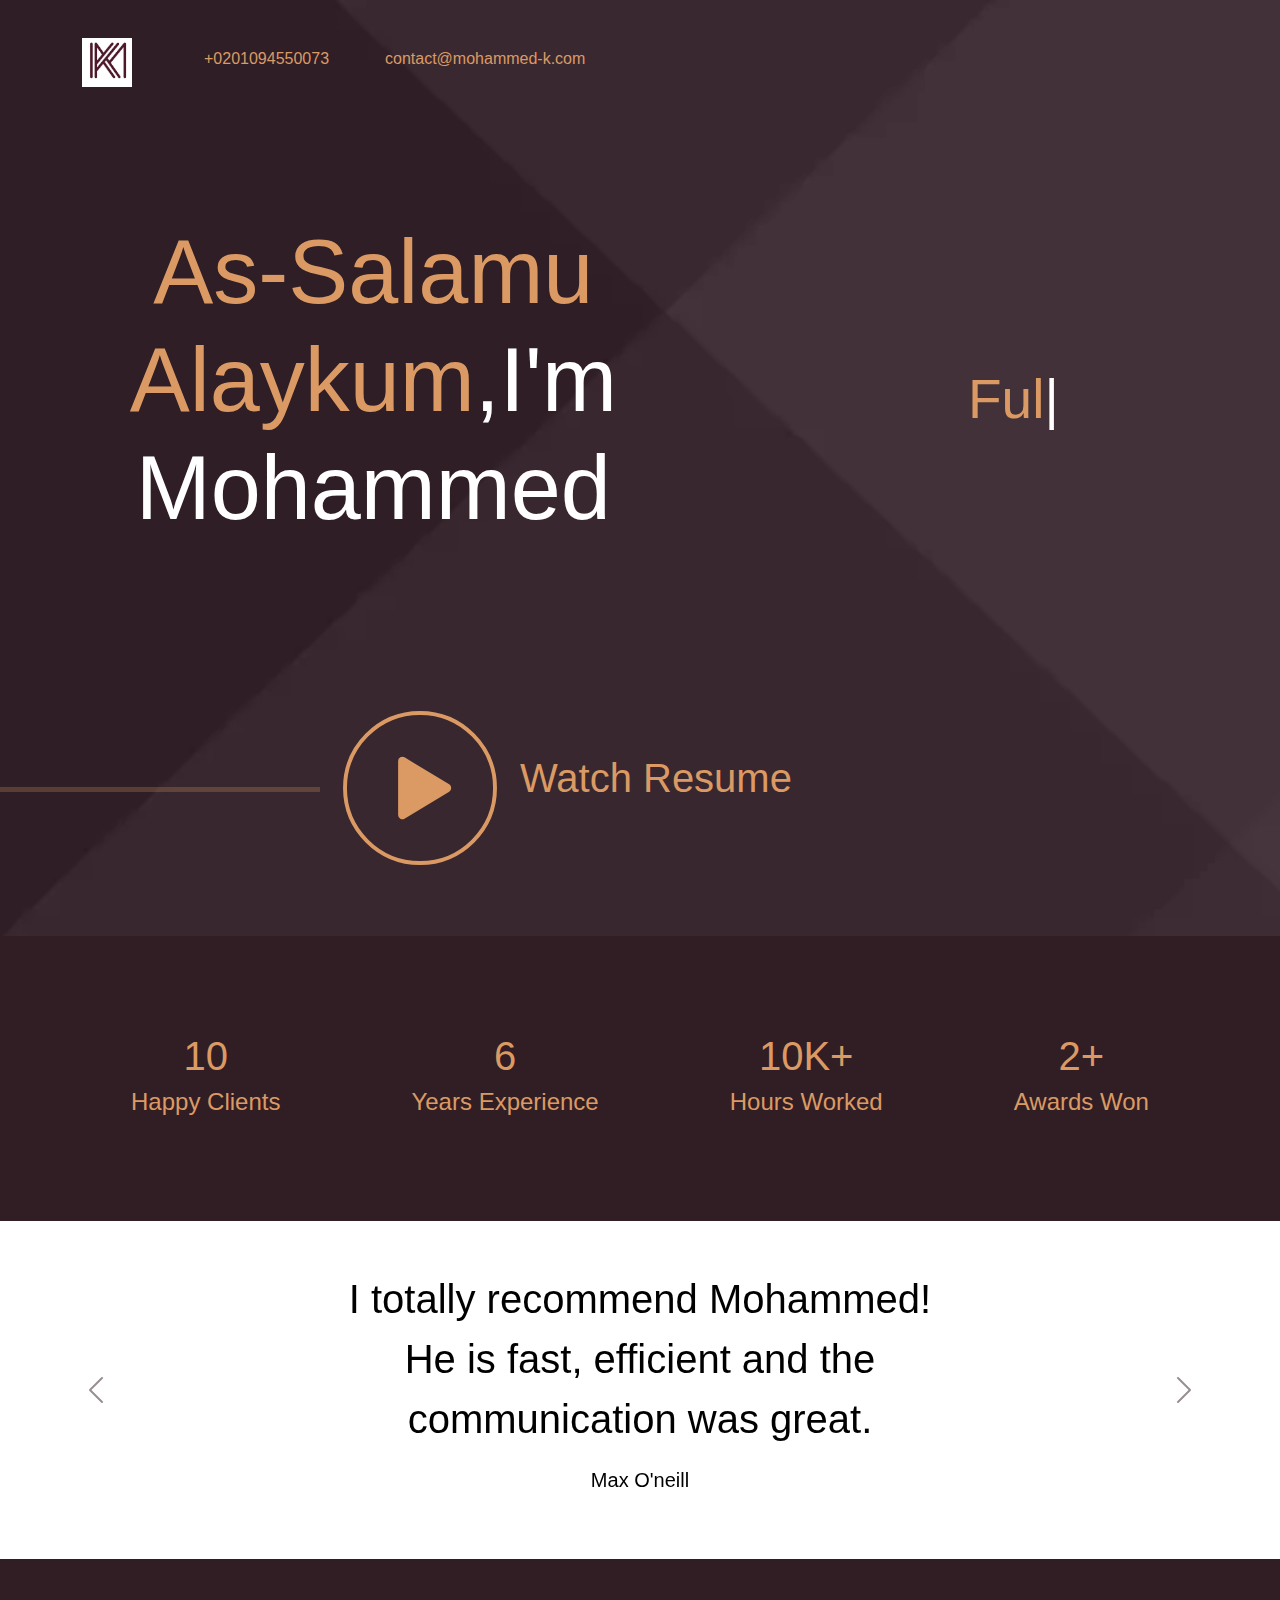
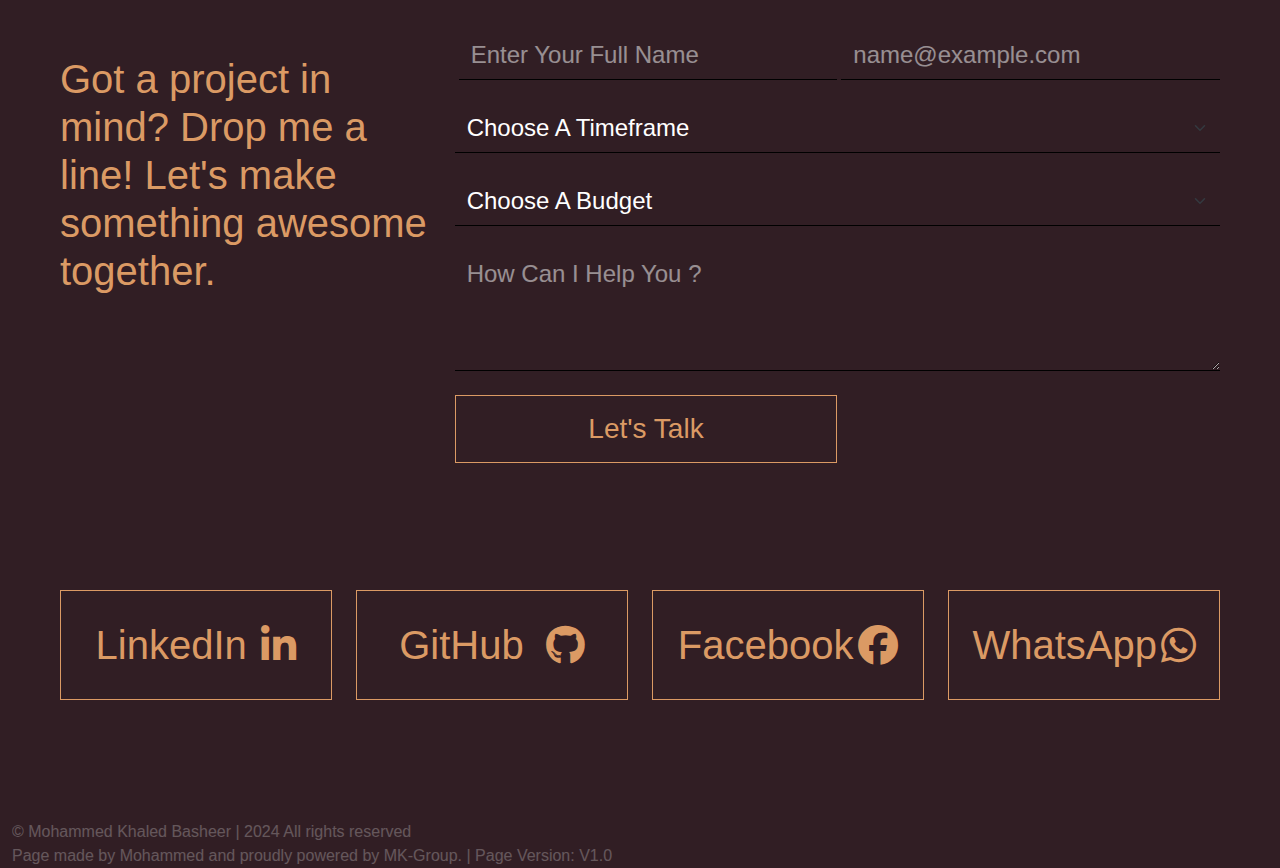
==== index.html @ 507a576d "protifolio first commit" ====
<!DOCTYPE html>
<html lang="en">

<head>
    <meta charset="UTF-8">
    <meta name="viewport" content="width=device-width, initial-scale=1.0">
    <title>Document</title>

    <link rel="stylesheet" href="./bootstrap-5.3.2-dist/bootstrap-5.3.2-dist/css/bootstrap.min.css">
    <link rel="stylesheet" href="https://cdnjs.cloudflare.com/ajax/libs/font-awesome/6.5.1/css/all.min.css">
    <link rel="stylesheet" href="./portifolio.css">
</head>

<body>
    <section class="container-fluid backgroungpic m-0 p-0 ">
        <header class="row mx-0">
            <nav class="navbar navbar-expand-md p-4">
                <div class="container">
                    <a class="navbar-brand text-color fs-1 pe-5" href="#"><img src="./Images/6537097.jpg"
                            style="width: 50px;"></a>
                    <button class="navbar-toggler border-0" type="button" data-bs-toggle="collapse"
                        data-bs-target="#navbarSupportedContent" aria-controls="navbarSupportedContent"
                        aria-expanded="false" aria-label="Toggle navigation">
                        <span class="fa-solid fa-bars text-color"></span>
                    </button>
                    <div class="collapse navbar-collapse" id="navbarSupportedContent">
                        <ul class="navbar-nav me-auto mb-2 mb-lg-0">
                            <li class="nav-item">
                                <a class="nav-link text-color pe-5 " aria-current="page" href="#">+0201094550073</a>
                            </li>
                            <!-- <li class="nav-item">
                                <a class="nav-link  text-color disabled" aria-disabled="true">/</a>
                            </li> -->
                            <li class="nav-item">
                                <a class="nav-link text-color " href="#">contact@mohammed-k.com</a>
                            </li>
                            <!-- <li class="nav-item dropdown">
                                <a class="nav-link dropdown-toggle" href="#" role="button" data-bs-toggle="dropdown"
                                    aria-expanded="false">
                                    Dropdown
                                </a>
                                <ul class="dropdown-menu">
                                    <li><a class="dropdown-item" href="#">Action</a></li>
                                    <li><a class="dropdown-item" href="#">Another action</a></li>
                                    <li>
                                        <hr class="dropdown-divider">
                                    </li>
                                    <li><a class="dropdown-item" href="#">Something else here</a></li>
                                </ul>
                            </li> -->
                        </ul>
                    </div>
                </div>
            </nav>
        </header>
        <section class="row mx-0">
            <span class="col-lg-7 col-12">
                <h1 class="text-center greating-h1 text-white"><span>As-Salamu Alaykum</span>,I'm<br>Mohammed</h1>
            </span>
            <span class="col-lg-5 col-12 runtimeTitle text-center">
                <span class="runtimeWord"
                    data-elements="Full Stack Developer., Web Developer., .Net Developer."></span><span
                    class="text-white">|</span>
            </span>
            <!-- ___________________________________________ -->
        </section>
        <section class="container-fluid px-0 py-5">
            <div class="row-fluid d-flex align-items-baseline">
                <hr class="w-25 border-5">
                <a href="#"><svg xmlns="http://www.w3.org/2000/svg" class="ionicon " id="_ionicon"
                        viewBox="0 0 512 512">
                        <path d="M448 256c0-106-86-192-192-192S64 150 64 256s86 192 192 192 192-86 192-192z"
                            id="svgoutside" fill="none" stroke="currentColor" stroke-miterlimit="10"
                            stroke-width="10" />
                        <path
                            d="M216.32 334.44l114.45-69.14a10.89 10.89 0 000-18.6l-114.45-69.14a10.78 10.78 0 00-16.32 9.31v138.26a10.78 10.78 0 0016.32 9.31z"
                            id="svginside" />
                    </svg></a>
                <span class="fs-1">
                    <a class="text-decoration-none watch-cv" href="#">Watch Resume</a>
                </span>
            </div>
        </section>
    </section>

    <section class="container-fluid px-0 numberssection mx-0">
        <div class="row-fluid d-lg-flex justify-content-evenly text-center numbersdiv p-5">
            <div class="p-5">
                <h1>10</h1>
                <h4>Happy Clients</h4>
            </div>
            <div class="p-5">
                <h1>6</h1>
                <h4>Years Experience</h4>
            </div>
            <div class="p-5">
                <h1>10K+</h1>
                <h4>Hours Worked</h4>
            </div>
            <div class="p-5">
                <h1>2+</h1>
                <h4>Awards Won</h4>
            </div>
        </div>
    </section><!--   -->
    <section class="container-fluid h-5 mx-0">
        <div class="row py-5">
            <div id="carouselExampleAutoplaying" class="carousel slide" data-bs-ride="carousel">
                <div class="carousel-inner">
                    <div class="carousel-item active ">
                        <div class="d-block w-50 text-black text-center m-auto">
                            <p class="text-black fs-1">I totally recommend Mohammed! He is fast, efficient and the
                                communication was great.
                            <p class="text-black fs-5">Max O'neill</p>
                            </p>
                        </div>
                    </div>
                    <div class="carousel-item text-center">
                        <div class="d-block w-50 text-black text-center m-auto">
                            <p class="text-black fs-1">Mohammed really gave 100% to help me with my project. I'm very
                                happy
                                with the end result!
                            <p class="text-black fs-5">Beth Chapman</p>
                            </p>
                        </div>
                    </div>
                    <div class="carousel-item ">
                        <div class="d-block w-50 text-black text-center m-auto">
                            <p class="text-black fs-1">Mohammed is amazing! Very friendly guy and his level of
                                professionalism
                                is top-notch.
                            <p class="text-black fs-5">Josh Stevens</p>
                            </p>
                        </div>
                    </div>
                </div>
                <button class="carousel-control-prev" type="button" data-bs-target="#carouselExampleAutoplaying"
                    data-bs-slide="prev">
                    <span class="carousel-control-prev-icon " id="ss123456" aria-hidden="true"></span>
                    <span class="visually-hidden">Previous</span>
                </button>
                <button class="carousel-control-next" type="button" data-bs-target="#carouselExampleAutoplaying"
                    data-bs-slide="next">
                    <span class="carousel-control-next-icon" aria-hidden="true"></span>
                    <span class="visually-hidden">Next</span>
                </button>
            </div>
        </div>
    </section>
    <section class="container-fluid mx-0 px-0 formsec ">
        <section class="row d-flex p-5  mx-0 ">
            <h1 class="col-lg-4 col-12 py-5">Got a project in mind? Drop me a line! Let's make something awesome
                together.</h1>
            <div class="col-lg-8 col-12">
                <div class="mb-4 d-flex pt-4">
                    <input type="text"
                        class="form-control ms-1 text-white shadow-none border-bottom border-start-0 border-top-0 border-end-0 rounded-0 border-black fs-4 "
                        id="exampleFormControlname" placeholder="Enter Your Full Name">
                    <input type="email"
                        class="form-control ms-1 text-white shadow-none border-bottom border-start-0 border-top-0 border-end-0 rounded-0 border-black fs-4"
                        id="exampleFormControlemail" placeholder="name@example.com">
                </div>
                <select
                    class="form-select mb-4 text-white shadow-none border-bottom border-start-0 border-top-0 border-end-0 rounded-0 border-black fs-4 "
                    id="exampleFormSelectTime" aria-label="Default select example">
                    <option selected disabled hidden style="color: green;">Choose A Timeframe</option>
                    <option value="2-4 Weeks">2-4 Weeks</option>
                    <option value="1-2 Months">1-2 Months</option>
                    <option value="2-4 Months">2-4 Months</option>
                    <option value="6 Months">6 Months</option>
                    <option value="6+ Months">6+ Months</option>
                </select>
                <select
                    class="form-select mb-4 text-white shadow-none border-bottom border-start-0 border-top-0 border-end-0 rounded-0 border-black fs-4"
                    id="exampleFormSelectBudget" aria-label="Default select example">
                    <option selected>Choose A Budget</option>
                    <option value="Less Than $5,000">Less Than $5,000</option>
                    <option value="$5,000 - $8,000">$5,000 - $8,000</option>
                    <option value="$15,000 +">$15,000 +</option>
                </select>
                <div class="mb-4 ">
                    <textarea
                        class="form-control text-white shadow-none border-bottom border-start-0 border-top-0 border-end-0 rounded-0 border-black fs-4"
                        id="exampleFormControlTextarea1" rows="3" placeholder="How Can I Help You ?"></textarea>
                </div>
                <div>
                    <a href="#"><span id="LetsTalk" class="w-50 text-center fs-3 LetsTalk">Let's Talk</span></a>
                </div>
            </div>
        </section>
        <section class="row  py-5 mx-5 ">
            <div class="col-lg-3 col-sm-6 col-12 my-4">
                <a href="#" class="text-decoration-none ">
                    <div class="d-flex justify-content-evenly align-items-center fs-1 py-4 LetsTalk ">
                        LinkedIn
                        <i class="fa-brands fa-linkedin-in"></i>
                    </div>
                </a>
            </div>
            <div class="col-lg-3 col-sm-6 col-12 my-4">
                <a href="#" class="text-decoration-none">
                    <div class="d-flex justify-content-evenly align-items-center fs-1 py-4 LetsTalk">
                        GitHub
                        <i class="fa-brands fa-github"></i>
                    </div>
                </a>
            </div>
            <div class="col-lg-3 col-sm-6 col-12 my-4">
                <a href="#" class="text-decoration-none">
                    <div class="d-flex justify-content-evenly align-items-center fs-1 py-4 LetsTalk">
                        Facebook
                        <i class="fa-brands fa-facebook"></i>
                    </div>
                </a>
            </div>
            <div class="col-lg-3 col-sm-6 col-12 my-4">
                <a href="#" class="text-decoration-none">
                    <div class="d-flex justify-content-evenly align-items-center fs-1 py-4 LetsTalk">
                        WhatsApp
                        <i class="fa-brands fa-whatsapp"></i>
                    </div>
                </a>
            </div>
        </section>
    </section>
    <footer class="container-fluid row-fluid formsec pt-5 mx-0">
        <div class="text-white opacity-25">© Mohammed Khaled Basheer | 2024 All rights reserved</div>
        <div class="text-white opacity-25">Page made by Mohammed and proudly powered by MK-Group. | Page Version: V1.0 </div>
    </footer>





    <script src="./bootstrap-5.3.2-dist/bootstrap-5.3.2-dist/js/bootstrap.bundle.min.js"></script>
    <script>
        document.addEventListener("DOMContentLoaded", function () {
            var element = document.querySelector(".runtimeWord");
            var roles = element.dataset.elements.split(", ");
            var currentRoleIndex = 0;
            var currentWordIndex = 0;
            var currentText = "";

            function updateText() {
                var currentWord = roles[currentRoleIndex].split("")[currentWordIndex];

                if (currentWord) {
                    currentText += currentWord + "";
                    element.textContent = currentText;
                    currentWordIndex++;
                } else {
                    backspace();
                }
            }
            function backspace() {
                if (currentText.length > 0) {
                    currentText = currentText.slice(0, -1);
                    element.textContent = currentText;
                }
                else {
                    currentRoleIndex = (currentRoleIndex + 1) % roles.length;
                    currentWordIndex = 0;
                }
            }
            setInterval(updateText, 200);
        });
    </script>
</body>

</html>
---- portifolio.css ----
* {
    font-family: "Roboto", sans-serif;
    color: #DB9A64;
}

.text-color {
    color: #DB9A64;
}

.text-color:hover {
    color: white;
}
.watch-cv:hover #_ionicon{
    color: white;
}
.greating-h1 {
    padding: 100px 0 90px;
    font-size: 90px;
}

.runtimeTitle {
    padding: 240px 0 70px;
    font-size: 55px;
}

.backgroungpic {
    background-image: url("./Images/backgroundpic.webp");
    background-size: cover;
}

#_ionicon {
    width: 200px;
    height: 200px;
    color: white;
}

#svginside {
    fill: #DB9A64;

}

.watch-cv {
    color: #DB9A64;
}

.watch-cv:hover {
    color: white;
}

.numberssection {
    /* padding: 80px 0px; */
    /* background-attachment: ; */
    /* transform: translateY(150px); */
    /* opacity: 0; */
    transition-property: all;
    transition-delay: scroll;
    transition-duration: 6s;
    /* transform: translateY(50px); */
    /* opacity: 1; */
    transform: translate3d(0px, 0px, 0px) scale3d(1, 1, 1) rotateX(0deg) rotateY(0deg) rotateZ(0deg) skew(0deg, 0deg);
    opacity: 1;
    transform-style: preserve-3d;
    ;

}

.numbersdiv,
.formsec {
    background-color: #311e24;
}

.carousel-control-prev-icon {
    background-image: url("data:image/svg+xml,%3csvg xmlns='http://www.w3.org/2000/svg' viewBox='0 0 16 16' fill='%23311e24'%3e%3cpath d='M11.354 1.646a.5.5 0 0 1 0 .708L5.707 8l5.647 5.646a.5.5 0 0 1-.708.708l-6-6a.5.5 0 0 1 0-.708l6-6a.5.5 0 0 1 .708 0z'/%3e%3c/svg%3e");
}

.carousel-control-next-icon {
    background-image: url("data:image/svg+xml,%3csvg xmlns='http://www.w3.org/2000/svg' viewBox='0 0 16 16' fill='%23311e24'%3e%3cpath d='M4.646 1.646a.5.5 0 0 1 .708 0l6 6a.5.5 0 0 1 0 .708l-6 6a.5.5 0 0 1-.708-.708L10.293 8 4.646 2.354a.5.5 0 0 1 0-.708z'/%3e%3c/svg%3e");
    stroke-width: 10;
}
/*              Form Section*/
#exampleFormControlname,
#exampleFormControlemail,
#exampleFormSelectTime,
#exampleFormSelectBudget,
#exampleFormControlTextarea1 {
    background-color: #311e24;
}

#exampleFormControlname::placeholder,
#exampleFormControlemail::placeholder,
#exampleFormControlTextarea1::placeholder {
    color: white;
    opacity: 50%;
}
/*              Button Animation              */
.LetsTalk {
    position: relative;
    display: inline-block;
    overflow: hidden;
    color: #DB9A64;
    border: 1px solid #DB9A64;
    z-index: 1;
    padding: 12px 20px;
}
.LetsTalk::before
 {
    content: '';
    position: absolute;
    width: 52%;
    height: 100%;
    top: 0;
    left: 0;
    /* right: 0; */
    /* bottom: 0; */
    background-color:#DB9A64 ;
    z-index: -1;
    transition-duration:  0.3s ;
}
.LetsTalk::after{
    content: '';
    position: absolute;
    width: 52%;
    height: 100%;
    /* top: 0; */
    /* left: 0; */
    right: 0;
    bottom: 0;
    background-color:#DB9A64 ;
    z-index: -1;
    transition-duration:  0.3s ;
}
.LetsTalk::before {
    transform: translateY(-102%);
}
.LetsTalk::after {
    transform: translateY(102%);
}
.LetsTalk:hover::before,
.LetsTalk:hover::after {
    transform: scaleY(1);
}
.LetsTalk:hover{
    color: white ;
}
.LetsTalk:hover .fa-brands{
    color: white ;
}
/*              End Of Button Animation         */
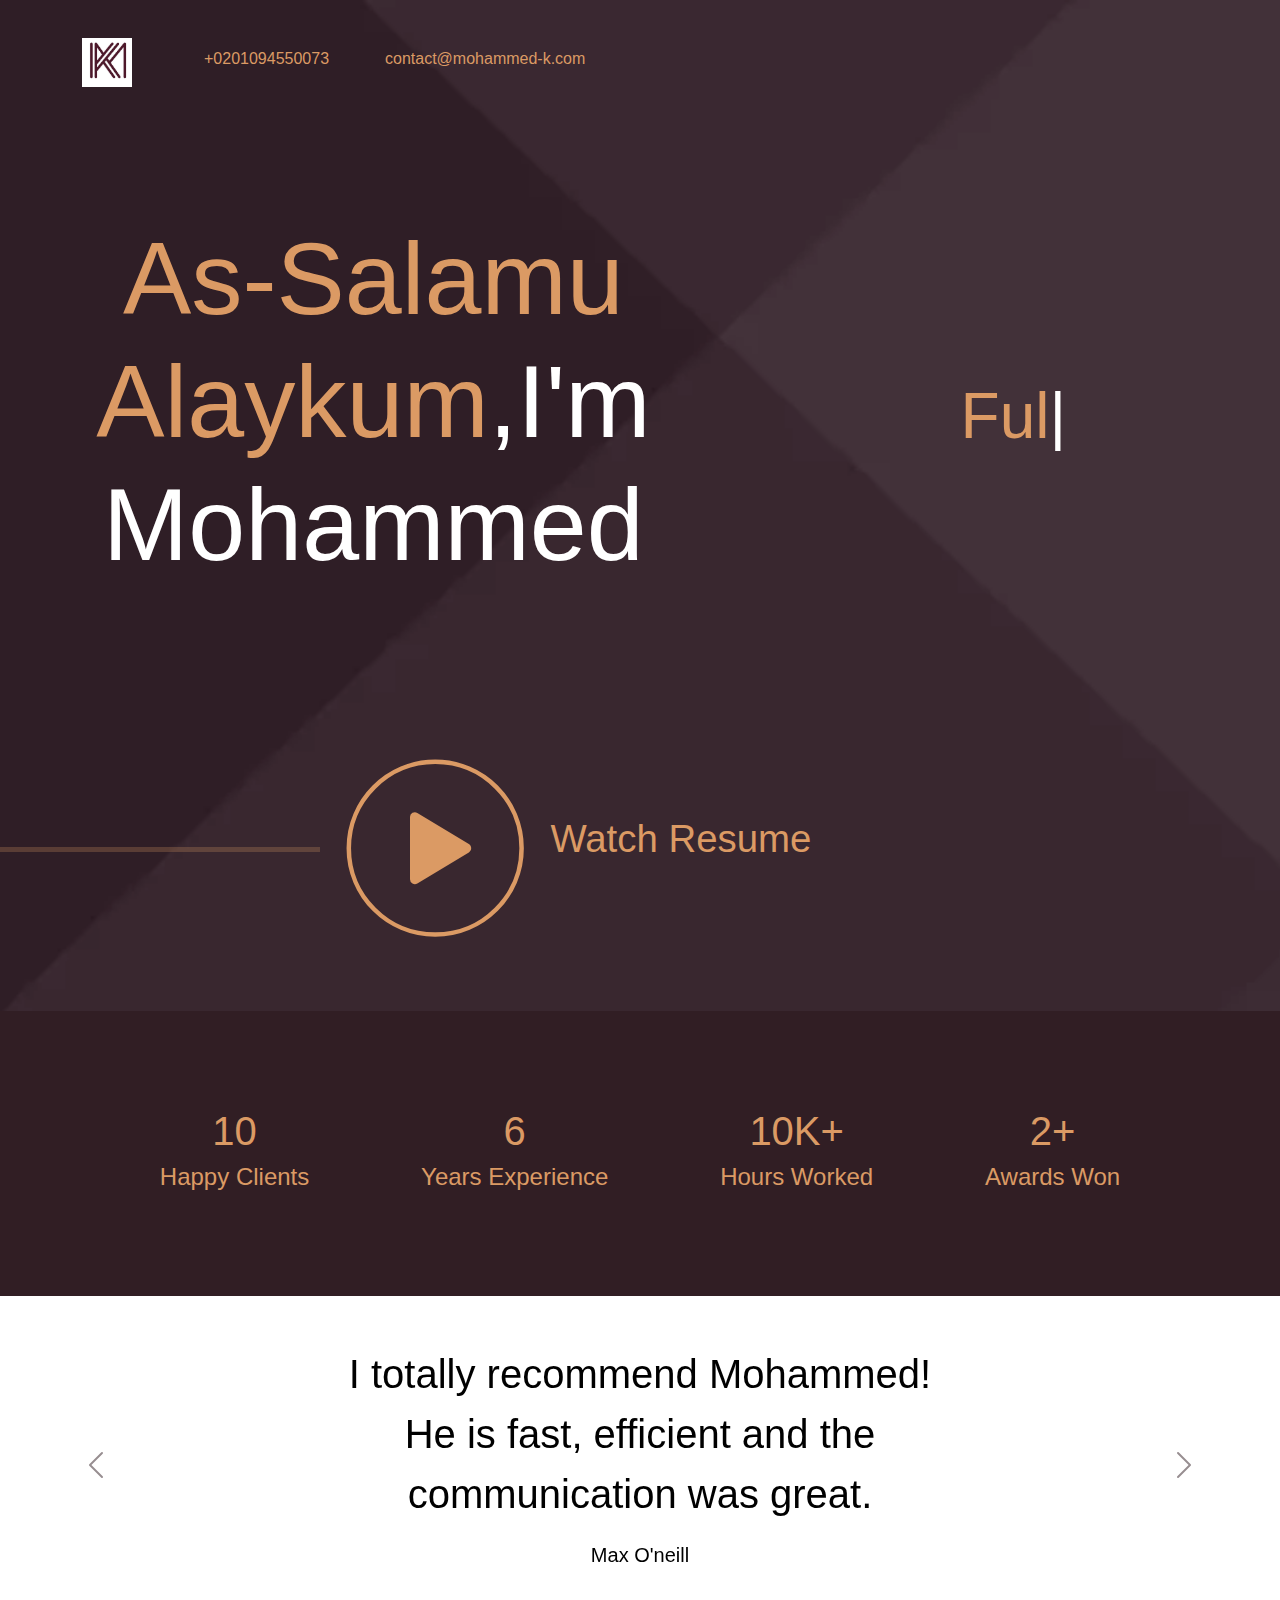
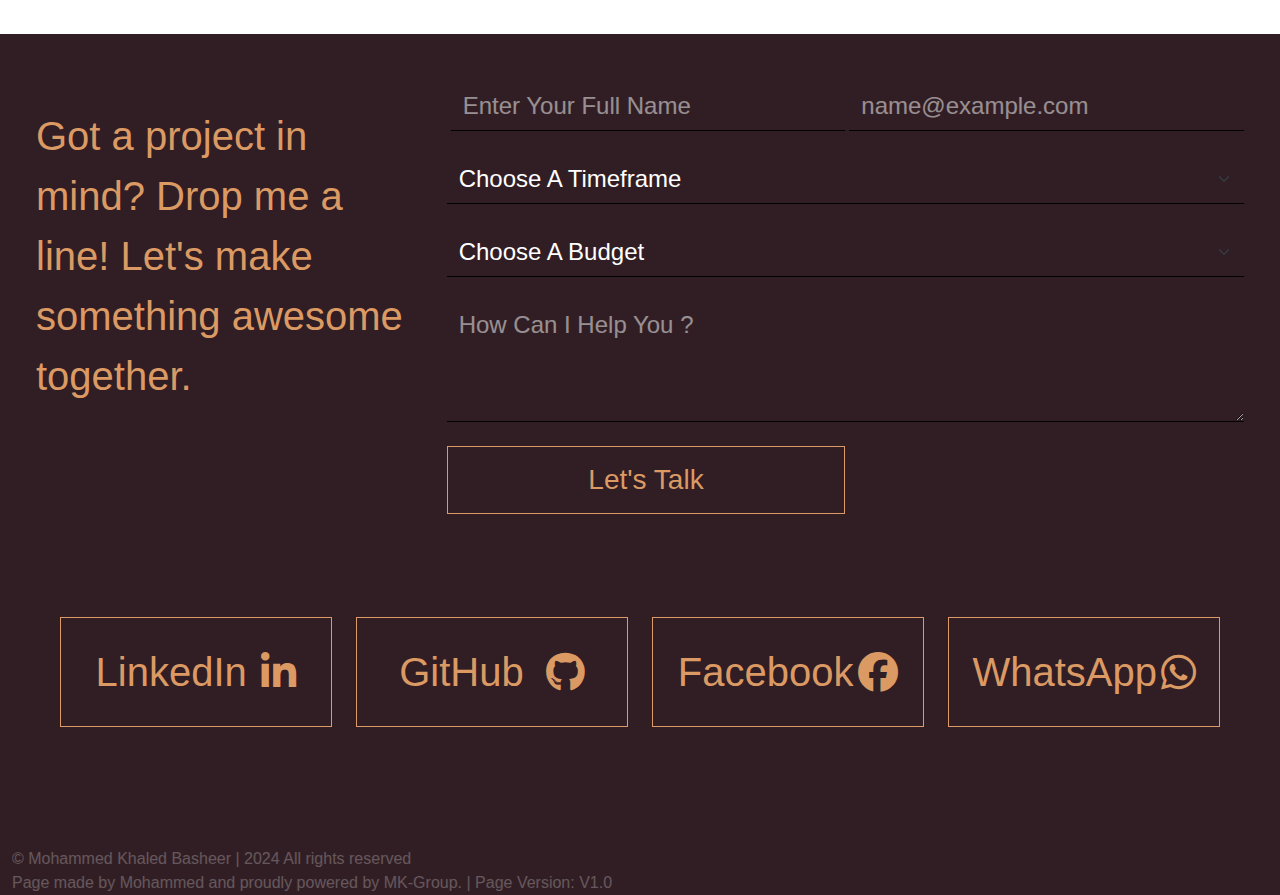
==== commit 97b7eb16: "day end" ====
--- a/index.html
+++ b/index.html
@@ -13,7 +13,7 @@
 
 <body>
     <section class="container-fluid backgroungpic m-0 p-0 ">
-        <header class="row mx-0">
+        <header class="row-fluid mx-0">
             <nav class="navbar navbar-expand-md p-4">
                 <div class="container">
                     <a class="navbar-brand text-color fs-1 pe-5" href="#"><img src="./Images/6537097.jpg"
@@ -55,7 +55,7 @@
         </header>
         <section class="row mx-0">
             <span class="col-lg-7 col-12">
-                <h1 class="text-center greating-h1 text-white"><span>As-Salamu Alaykum</span>,I'm<br>Mohammed</h1>
+                <h1 class="text-center greating-h1 text-white w-auto"><span>As-Salamu Alaykum</span>,I'm<br>Mohammed</h1>
             </span>
             <span class="col-lg-5 col-12 runtimeTitle text-center">
                 <span class="runtimeWord"
@@ -67,7 +67,7 @@
         <section class="container-fluid px-0 py-5">
             <div class="row-fluid d-flex align-items-baseline">
                 <hr class="w-25 border-5">
-                <a href="#"><svg xmlns="http://www.w3.org/2000/svg" class="ionicon " id="_ionicon"
+                <a href="#" ><svg xmlns="http://www.w3.org/2000/svg" class="ionicon " id="_ionicon"
                         viewBox="0 0 512 512">
                         <path d="M448 256c0-106-86-192-192-192S64 150 64 256s86 192 192 192 192-86 192-192z"
                             id="svgoutside" fill="none" stroke="currentColor" stroke-miterlimit="10"
@@ -76,33 +76,32 @@
                             d="M216.32 334.44l114.45-69.14a10.89 10.89 0 000-18.6l-114.45-69.14a10.78 10.78 0 00-16.32 9.31v138.26a10.78 10.78 0 0016.32 9.31z"
                             id="svginside" />
                     </svg></a>
-                <span class="fs-1">
-                    <a class="text-decoration-none watch-cv" href="#">Watch Resume</a>
+                <span >
+                    <a class="text-decoration-none watch-cv" href="#" >Watch Resume</a>
                 </span>
             </div>
         </section>
-    </section>
-
+    </section><!-- Header Section  -->
     <section class="container-fluid px-0 numberssection mx-0">
         <div class="row-fluid d-lg-flex justify-content-evenly text-center numbersdiv p-5">
-            <div class="p-5">
+            <div class="py-5">
                 <h1>10</h1>
                 <h4>Happy Clients</h4>
             </div>
-            <div class="p-5">
+            <div class="py-5 ">
                 <h1>6</h1>
-                <h4>Years Experience</h4>
-            </div>
-            <div class="p-5">
+                <h4 >Years Experience</h4>
+            </div>
+            <div class="py-5">
                 <h1>10K+</h1>
                 <h4>Hours Worked</h4>
             </div>
-            <div class="p-5">
+            <div class="py-5">
                 <h1>2+</h1>
                 <h4>Awards Won</h4>
             </div>
         </div>
-    </section><!--   -->
+    </section><!-- Numbers Section  -->
     <section class="container-fluid h-5 mx-0">
         <div class="row py-5">
             <div id="carouselExampleAutoplaying" class="carousel slide" data-bs-ride="carousel">
@@ -146,11 +145,11 @@
                 </button>
             </div>
         </div>
-    </section>
+    </section><!-- Slide Messages Section  -->
     <section class="container-fluid mx-0 px-0 formsec ">
-        <section class="row d-flex p-5  mx-0 ">
-            <h1 class="col-lg-4 col-12 py-5">Got a project in mind? Drop me a line! Let's make something awesome
-                together.</h1>
+        <section class="row d-flex p-4  mx-0 ">
+            <p class="col-lg-4 col-12 py-5 fs-1">Got a project in mind? Drop me a line! Let's make something awesome
+                together.</p>
             <div class="col-lg-8 col-12">
                 <div class="mb-4 d-flex pt-4">
                     <input type="text"
@@ -222,15 +221,11 @@
                 </a>
             </div>
         </section>
-    </section>
+    </section><!-- Talk form Section  -->
     <footer class="container-fluid row-fluid formsec pt-5 mx-0">
         <div class="text-white opacity-25">© Mohammed Khaled Basheer | 2024 All rights reserved</div>
         <div class="text-white opacity-25">Page made by Mohammed and proudly powered by MK-Group. | Page Version: V1.0 </div>
-    </footer>
-
-
-
-
+    </footer><!-- CopyRights Section  -->
 
     <script src="./bootstrap-5.3.2-dist/bootstrap-5.3.2-dist/js/bootstrap.bundle.min.js"></script>
     <script>
--- a/portifolio.css
+++ b/portifolio.css
@@ -2,7 +2,7 @@
     font-family: "Roboto", sans-serif;
     color: #DB9A64;
 }
-
+/*              header          */
 .text-color {
     color: #DB9A64;
 }
@@ -15,12 +15,12 @@
 }
 .greating-h1 {
     padding: 100px 0 90px;
-    font-size: 90px;
+    font-size: 8vw;
 }
 
 .runtimeTitle {
-    padding: 240px 0 70px;
-    font-size: 55px;
+    padding: 250px 0 70px;
+    font-size: 5vw;
 }
 
 .backgroungpic {
@@ -29,8 +29,7 @@
 }
 
 #_ionicon {
-    width: 200px;
-    height: 200px;
+    width: 18vw;
     color: white;
 }
 
@@ -41,12 +40,16 @@
 
 .watch-cv {
     color: #DB9A64;
+    font-size: 3vw;
 }
 
 .watch-cv:hover {
     color: white;
 }
 
+/*              End Of header          */
+
+/*              Numbers Section         */
 .numberssection {
     /* padding: 80px 0px; */
     /* background-attachment: ; */
@@ -64,34 +67,36 @@
 
 }
 
-.numbersdiv,
-.formsec {
+.numbersdiv,.formsec {
     background-color: #311e24;
 }
+/*             End Of Numbers Section         */
 
+
+/*              Slide Message Section           */
 .carousel-control-prev-icon {
     background-image: url("data:image/svg+xml,%3csvg xmlns='http://www.w3.org/2000/svg' viewBox='0 0 16 16' fill='%23311e24'%3e%3cpath d='M11.354 1.646a.5.5 0 0 1 0 .708L5.707 8l5.647 5.646a.5.5 0 0 1-.708.708l-6-6a.5.5 0 0 1 0-.708l6-6a.5.5 0 0 1 .708 0z'/%3e%3c/svg%3e");
 }
 
 .carousel-control-next-icon {
     background-image: url("data:image/svg+xml,%3csvg xmlns='http://www.w3.org/2000/svg' viewBox='0 0 16 16' fill='%23311e24'%3e%3cpath d='M4.646 1.646a.5.5 0 0 1 .708 0l6 6a.5.5 0 0 1 0 .708l-6 6a.5.5 0 0 1-.708-.708L10.293 8 4.646 2.354a.5.5 0 0 1 0-.708z'/%3e%3c/svg%3e");
-    stroke-width: 10;
 }
-/*              Form Section*/
-#exampleFormControlname,
-#exampleFormControlemail,
-#exampleFormSelectTime,
-#exampleFormSelectBudget,
-#exampleFormControlTextarea1 {
+
+/*              End Of Slide Message Section           */
+
+
+/*              Form Section            */
+#exampleFormControlname,#exampleFormControlemail,#exampleFormSelectTime,
+#exampleFormSelectBudget,#exampleFormControlTextarea1 {
     background-color: #311e24;
 }
 
-#exampleFormControlname::placeholder,
-#exampleFormControlemail::placeholder,
+#exampleFormControlname::placeholder,#exampleFormControlemail::placeholder,
 #exampleFormControlTextarea1::placeholder {
     color: white;
     opacity: 50%;
 }
+
 /*              Button Animation              */
 .LetsTalk {
     position: relative;
@@ -146,3 +151,4 @@
     color: white ;
 }
 /*              End Of Button Animation         */ 
+/*              End Of Form Section            */
